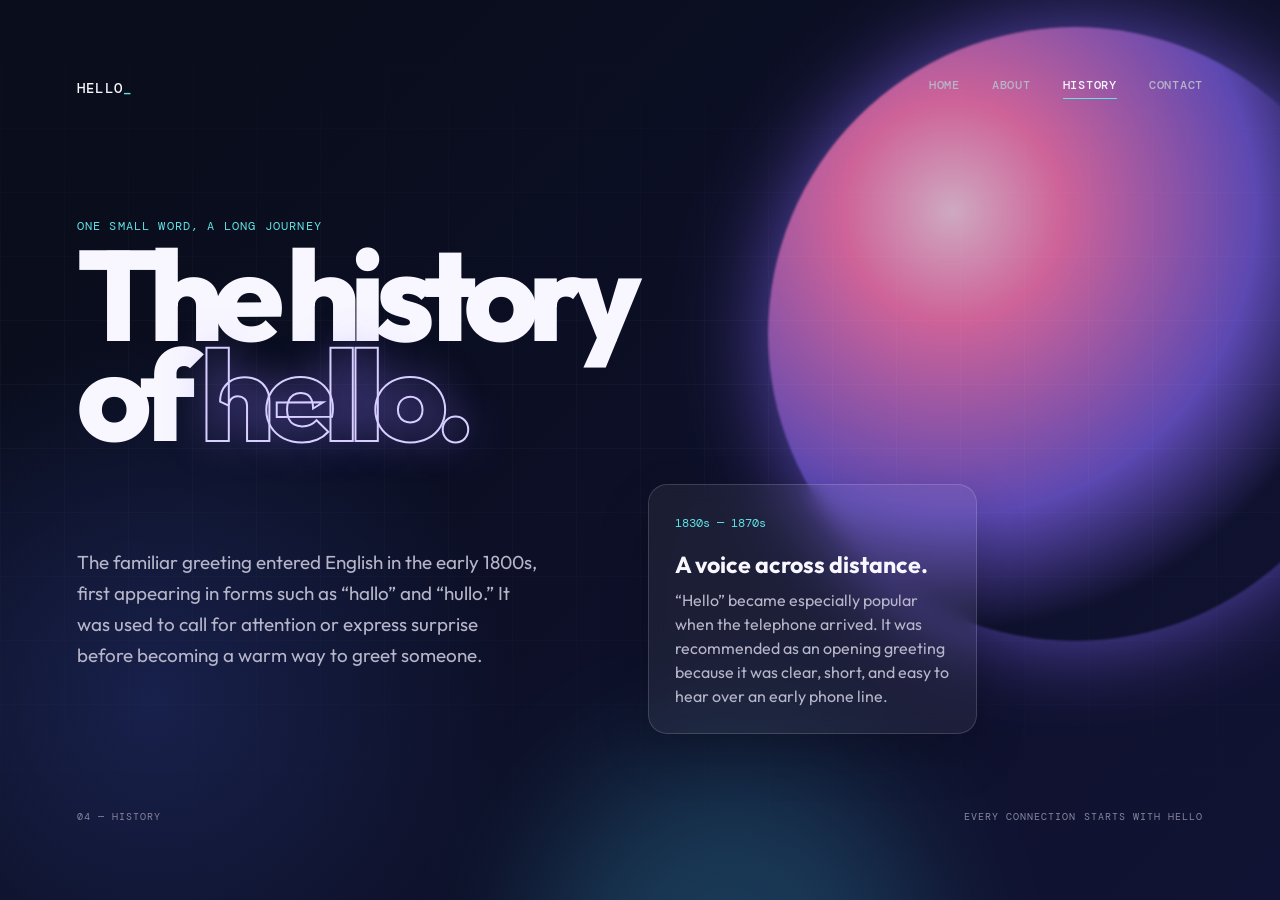
==== history.html @ 59ad9e16 "Add History page and update navigation links" ====
<!doctype html>
<html lang="en">
  <head>
    <meta charset="UTF-8" />
    <meta name="viewport" content="width=device-width, initial-scale=1.0" />
    <meta name="theme-color" content="#0b1020" />
    <title>History of Hello | Hello, World!</title>
    <link rel="preconnect" href="https://fonts.googleapis.com" />
    <link rel="preconnect" href="https://fonts.gstatic.com" crossorigin />
    <link href="https://fonts.googleapis.com/css2?family=DM+Mono:wght@400;500&family=Outfit:wght@400;500;600;700;800&display=swap" rel="stylesheet" />
    <link rel="stylesheet" href="styles.css" />
  </head>
  <body>
    <main class="inner-page">
      <div class="orb orb-one"></div><div class="orb orb-two"></div><div class="grid"></div>
      <nav class="site-nav" aria-label="Main navigation">
        <a class="brand" href="index.html">HELLO<span>_</span></a>
        <div class="nav-links"><a href="index.html">Home</a><a href="about.html">About</a><a class="active" href="history.html">History</a><a href="contact.html">Contact</a></div>
      </nav>
      <section class="page-content" aria-labelledby="history-title">
        <p class="eyebrow">One small word, a long journey</p>
        <h1 id="history-title">The history<br />of <em>hello.</em></h1>
        <div class="two-column">
          <p class="intro">The familiar greeting entered English in the early 1800s, first appearing in forms such as “hallo” and “hullo.” It was used to call for attention or express surprise before becoming a warm way to greet someone.</p>
          <div class="fact-card"><span class="card-number">1830s — 1870s</span><h2>A voice across distance.</h2><p>“Hello” became especially popular when the telephone arrived. It was recommended as an opening greeting because it was clear, short, and easy to hear over an early phone line.</p></div>
        </div>
      </section>
      <footer><span>04 — HISTORY</span><span>EVERY CONNECTION STARTS WITH HELLO</span></footer>
    </main>
  </body>
</html>
---- styles.css ----
:root {
  color-scheme: dark;
  --ink: #f8f7ff;
  --muted: #b6b5c9;
  --night: #0b1020;
  --violet: #9278ff;
  --pink: #ff78b5;
  --cyan: #61e2e6;
}

* { box-sizing: border-box; }

body {
  margin: 0;
  min-width: 320px;
  background: var(--night);
  color: var(--ink);
  font-family: Outfit, sans-serif;
}

.hero {
  isolation: isolate;
  min-height: 100svh;
  overflow: hidden;
  position: relative;
  display: grid;
  grid-template-rows: 1fr auto;
  padding: clamp(2rem, 6vw, 5rem);
  background: radial-gradient(circle at 12% 78%, #18214c 0, transparent 27%),
              linear-gradient(135deg, #090d1c 15%, #111334 100%);
}

.content { align-self: center; position: relative; z-index: 2; max-width: 740px; }

.site-nav { position: relative; z-index: 3; display: flex; justify-content: space-between; align-items: center; gap: 1rem; }
.brand { color: var(--ink); font: 500 .9rem "DM Mono", monospace; letter-spacing: .09em; text-decoration: none; }
.brand span { color: var(--cyan); }
.nav-links { display: flex; gap: clamp(.8rem, 3vw, 2rem); }
.nav-links a { color: var(--muted); font: 500 .78rem "DM Mono", monospace; letter-spacing: .06em; text-decoration: none; text-transform: uppercase; transition: color .2s; }
.nav-links a:hover, .nav-links .active { color: var(--ink); }
.nav-links .active::after { content: ""; display: block; width: 100%; height: 1px; margin-top: .3rem; background: var(--cyan); }

.badge, .eyebrow, footer {
  font-family: "DM Mono", monospace;
  letter-spacing: .1em;
  text-transform: uppercase;
}

.badge {
  width: fit-content;
  display: flex;
  gap: .55rem;
  align-items: center;
  padding: .58rem .85rem;
  border: 1px solid rgba(255,255,255,.16);
  border-radius: 99px;
  background: rgba(255,255,255,.05);
  backdrop-filter: blur(12px);
  color: #e6e2ff;
  font-size: .68rem;
}

.badge span { width: .45rem; height: .45rem; border-radius: 50%; background: var(--cyan); box-shadow: 0 0 15px var(--cyan); }
.eyebrow { margin: 2.7rem 0 .65rem; font-size: .73rem; color: var(--cyan); }

h1 { margin: 0; font-size: clamp(4.6rem, 12vw, 10.5rem); font-weight: 800; line-height: .78; letter-spacing: -.085em; }
h1 em { color: transparent; font-style: normal; -webkit-text-stroke: 2px #d6cfff; text-shadow: 0 0 40px rgba(146,120,255,.35); }

.intro { max-width: 460px; margin: 2.5rem 0 1.65rem; color: var(--muted); font-size: clamp(1rem, 1.8vw, 1.18rem); line-height: 1.65; }

.explore {
  display: inline-flex; align-items: center; gap: 2.6rem; padding: .45rem .5rem .45rem 1.3rem;
  border: 1px solid rgba(255,255,255,.35); border-radius: 99px; background: rgba(13,17,43,.38);
  color: var(--ink); cursor: pointer; font: 600 .9rem Outfit, sans-serif; transition: transform .2s, background .2s, box-shadow .2s;
}
.explore:hover { transform: translateY(-3px); background: rgba(146,120,255,.25); box-shadow: 0 12px 32px rgba(99,78,204,.25); }
.arrow { display: grid; place-items: center; width: 2.45rem; aspect-ratio: 1; border-radius: 50%; background: var(--ink); color: #11142b; font-size: 1.2rem; transition: transform .2s; }
.explore:hover .arrow { transform: rotate(45deg); }
.reply { min-height: 1.5rem; margin: 1rem 0 0 1.3rem; color: var(--cyan); font-family: "DM Mono", monospace; font-size: .78rem; }

.orb { position: absolute; z-index: -1; border-radius: 50%; filter: blur(1px); opacity: .8; }
.orb-one { width: min(48vw, 650px); aspect-ratio: 1; right: -8vw; top: 3vh; background: radial-gradient(circle at 30% 30%, #ffd0e8, var(--pink) 18%, #7057d4 50%, transparent 69%); box-shadow: 0 0 90px #6f57d7; animation: float 10s ease-in-out infinite; }
.orb-two { width: 24rem; height: 24rem; right: 28%; bottom: -15rem; background: #3bb1d0; filter: blur(70px); opacity: .25; }
.grid { position: absolute; inset: 0; z-index: -1; opacity: .18; background-image: linear-gradient(rgba(255,255,255,.15) 1px, transparent 1px), linear-gradient(90deg, rgba(255,255,255,.15) 1px, transparent 1px); background-size: 4rem 4rem; mask-image: linear-gradient(to bottom, transparent, black 40%, transparent); }
footer { position: relative; z-index: 2; display: flex; justify-content: space-between; gap: 1rem; color: #88869f; font-size: .65rem; }

.inner-page { isolation: isolate; min-height: 100svh; overflow: hidden; position: relative; display: grid; grid-template-rows: auto 1fr auto; gap: 2rem; padding: clamp(2rem, 6vw, 5rem); background: radial-gradient(circle at 12% 78%, #18214c 0, transparent 27%), linear-gradient(135deg, #090d1c 15%, #111334 100%); }
.page-content { position: relative; z-index: 2; align-self: center; max-width: 900px; }
.page-content h1 { font-size: clamp(4rem, 10vw, 8rem); }
.two-column { display: grid; grid-template-columns: minmax(0, 1fr) minmax(220px, .7fr); gap: clamp(2rem, 8vw, 7rem); align-items: center; margin-top: 2.5rem; }
.two-column .intro { margin: 0; }
.fact-card { padding: 1.6rem; border: 1px solid rgba(255,255,255,.15); border-radius: 1.2rem; background: rgba(255,255,255,.06); box-shadow: 0 20px 50px rgba(0,0,0,.18); backdrop-filter: blur(10px); }
.card-number { color: var(--cyan); font: .75rem "DM Mono", monospace; }
.fact-card h2 { margin: 1.2rem 0 .55rem; font-size: 1.45rem; }
.fact-card p { margin: 0; color: var(--muted); line-height: 1.5; }
.contact-form { display: grid; gap: 1rem; max-width: 570px; margin-top: 2rem; }
.contact-form label { display: grid; gap: .45rem; color: #d9d7ed; font: .7rem "DM Mono", monospace; letter-spacing: .08em; text-transform: uppercase; }
.contact-form input, .contact-form textarea { width: 100%; padding: .85rem 1rem; border: 1px solid rgba(255,255,255,.18); border-radius: .55rem; outline: none; background: rgba(5,8,27,.42); color: var(--ink); font: 1rem Outfit, sans-serif; resize: vertical; }
.contact-form input:focus, .contact-form textarea:focus { border-color: var(--cyan); box-shadow: 0 0 0 3px rgba(97,226,230,.12); }
.contact-form .explore { justify-self: start; margin-top: .4rem; }

@keyframes float { 50% { transform: translate(-4%, 6%) rotate(12deg); } }
@media (max-width: 640px) { .hero { padding: 2rem 1.5rem; } .orb-one { width: 25rem; right: -13rem; top: 2rem; opacity: .55; } h1 { font-size: clamp(4.2rem, 20vw, 6.5rem); } h1 em { -webkit-text-stroke-width: 1px; } .intro { margin-top: 2rem; } footer { margin-top: 3rem; } }
@media (prefers-reduced-motion: reduce) { .orb-one { animation: none; } .explore, .arrow { transition: none; } }
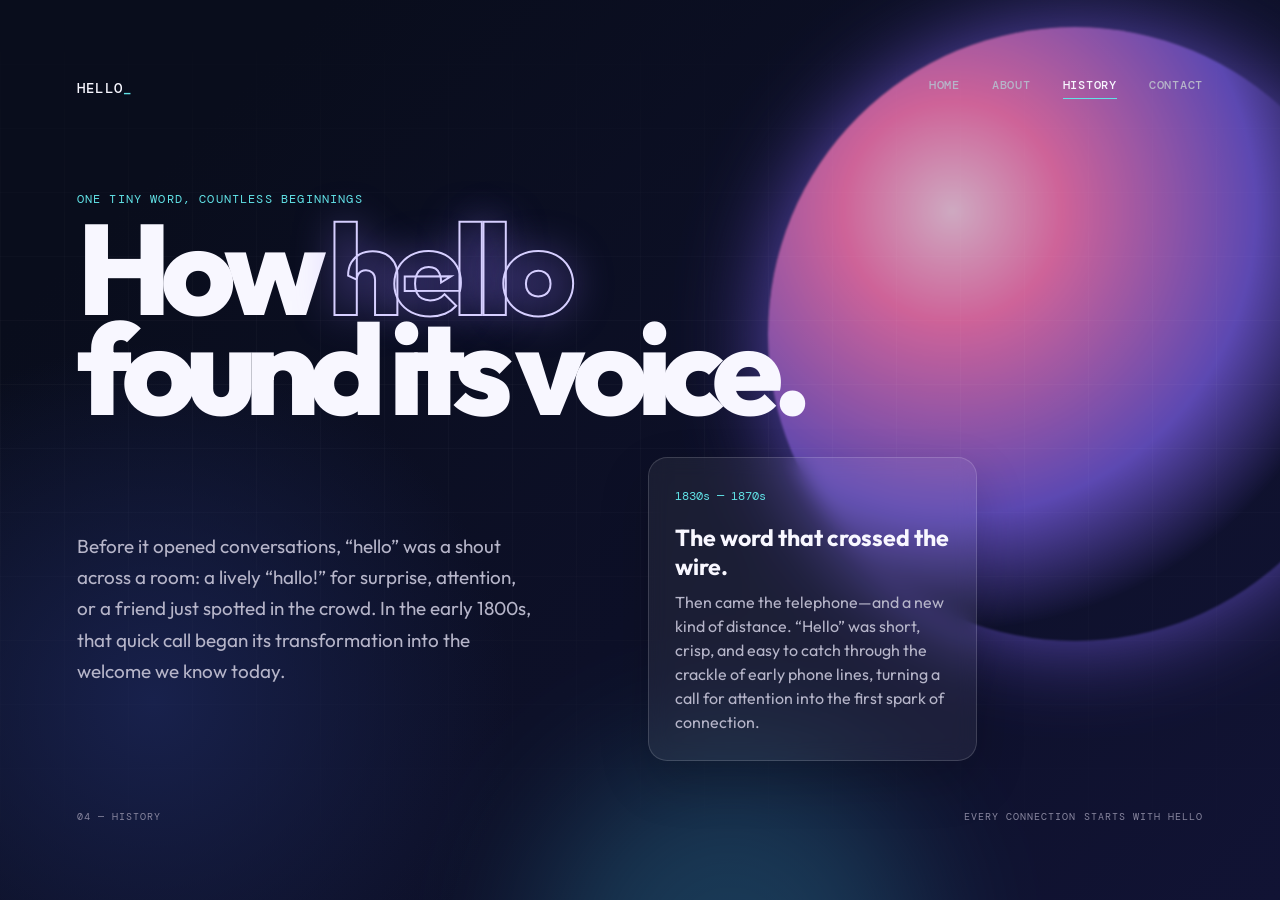
==== commit 42094db1: "Update history page content and enhance narrative flow" ====
--- a/history.html
+++ b/history.html
@@ -18,11 +18,11 @@
         <div class="nav-links"><a href="index.html">Home</a><a href="about.html">About</a><a class="active" href="history.html">History</a><a href="contact.html">Contact</a></div>
       </nav>
       <section class="page-content" aria-labelledby="history-title">
-        <p class="eyebrow">One small word, a long journey</p>
-        <h1 id="history-title">The history<br />of <em>hello.</em></h1>
+        <p class="eyebrow">One tiny word, countless beginnings</p>
+        <h1 id="history-title">How <em>hello</em><br />found its voice.</h1>
         <div class="two-column">
-          <p class="intro">The familiar greeting entered English in the early 1800s, first appearing in forms such as “hallo” and “hullo.” It was used to call for attention or express surprise before becoming a warm way to greet someone.</p>
-          <div class="fact-card"><span class="card-number">1830s — 1870s</span><h2>A voice across distance.</h2><p>“Hello” became especially popular when the telephone arrived. It was recommended as an opening greeting because it was clear, short, and easy to hear over an early phone line.</p></div>
+          <p class="intro">Before it opened conversations, “hello” was a shout across a room: a lively “hallo!” for surprise, attention, or a friend just spotted in the crowd. In the early 1800s, that quick call began its transformation into the welcome we know today.</p>
+          <div class="fact-card"><span class="card-number">1830s — 1870s</span><h2>The word that crossed the wire.</h2><p>Then came the telephone—and a new kind of distance. “Hello” was short, crisp, and easy to catch through the crackle of early phone lines, turning a call for attention into the first spark of connection.</p></div>
         </div>
       </section>
       <footer><span>04 — HISTORY</span><span>EVERY CONNECTION STARTS WITH HELLO</span></footer>
